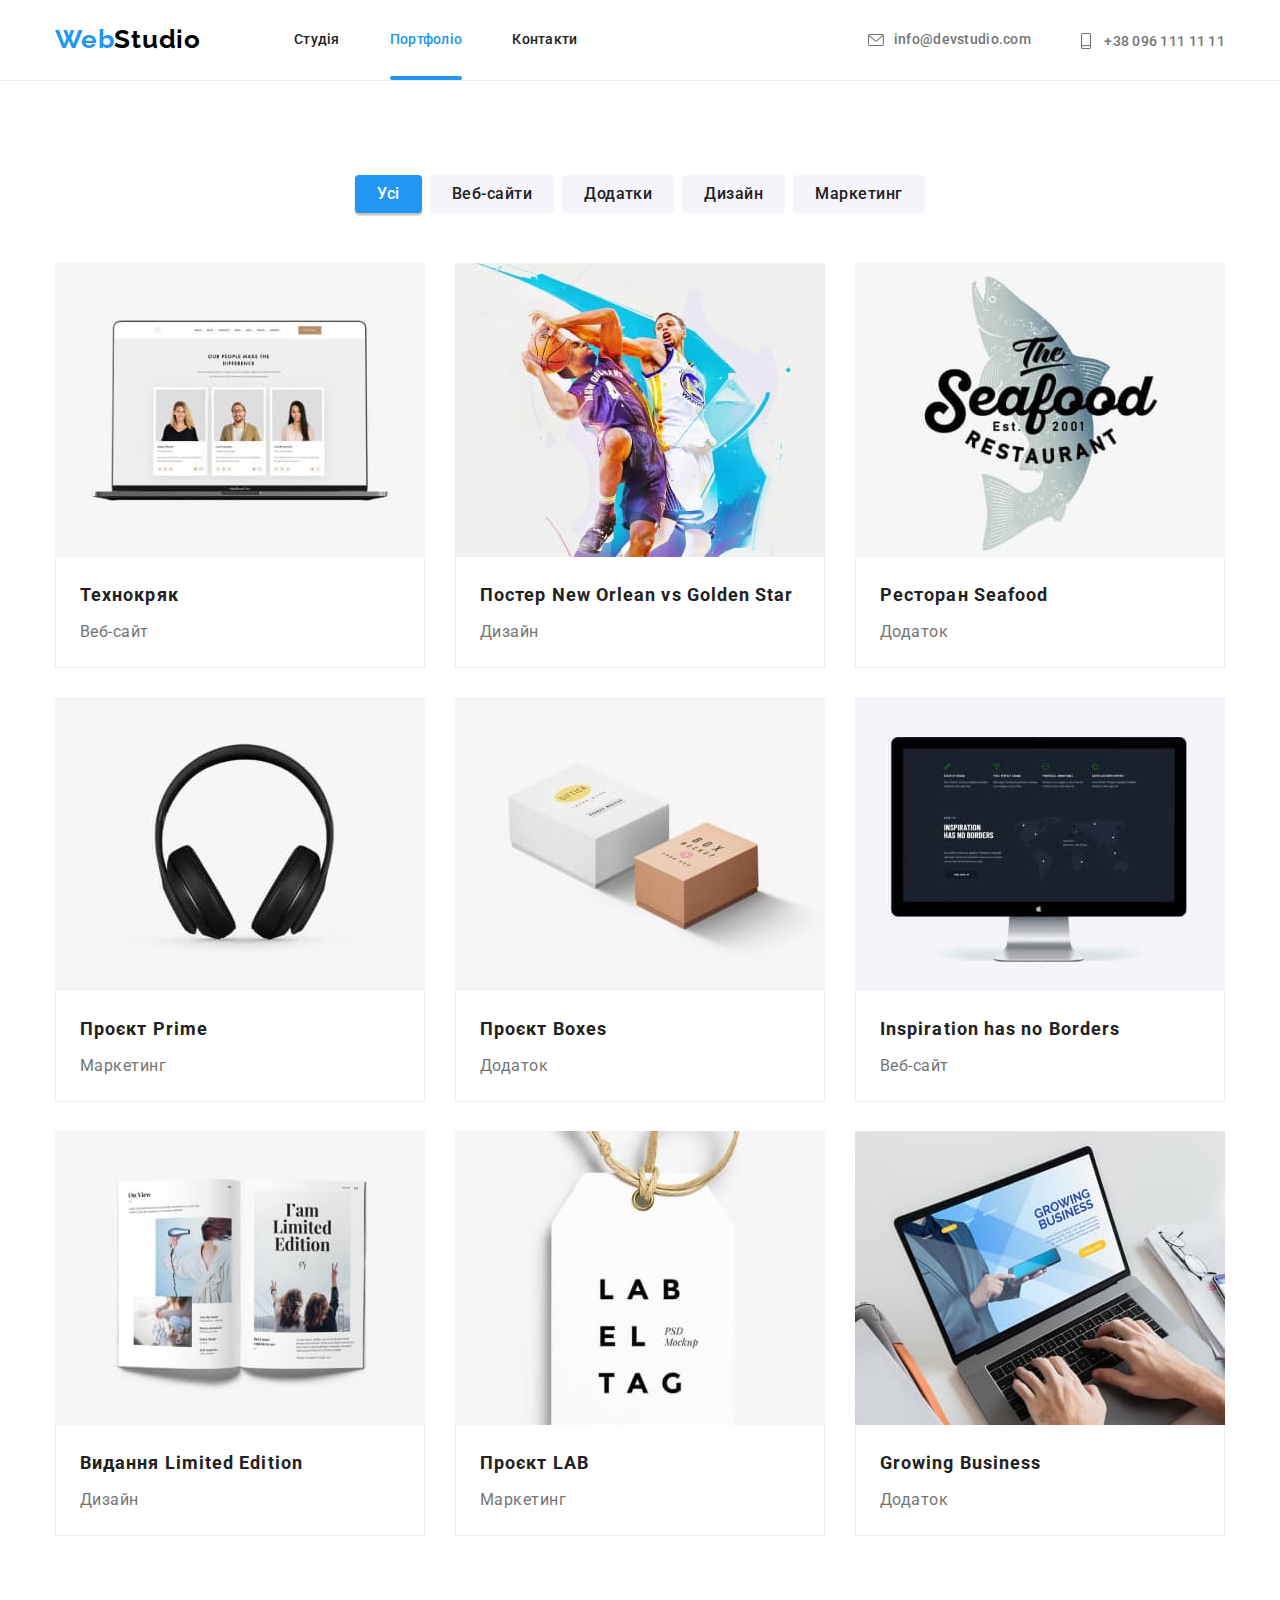
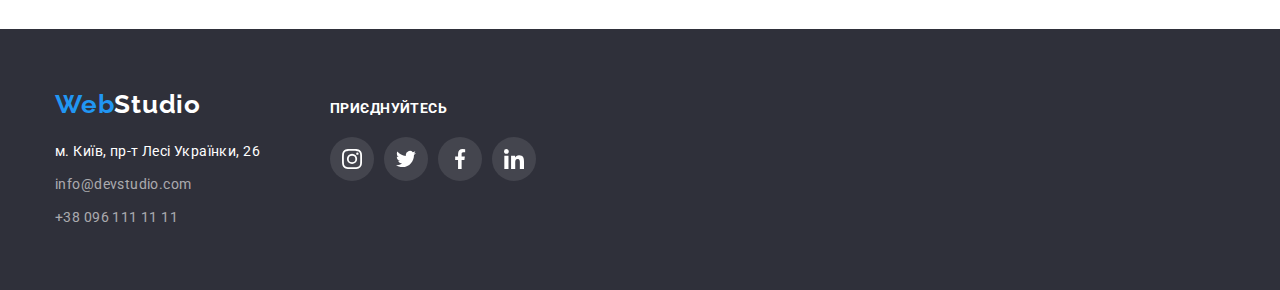
==== portfolio.html @ d8db9ad1 "Создание репозитория" ====
<!DOCTYPE html>
<html lang="uk">
  <head>
    <meta charset="UTF-8" />
    <meta http-equiv="X-UA-Compatible" content="IE=edge" />
    <meta name="viewport" content="width=device-width, initial-scale=1.0" />
    <title>WebStudio</title>
    <!-- подключение шрифтов -->
    <link rel="preconnect" href="https://fonts.googleapis.com" />
    <link rel="preconnect" href="https://fonts.gstatic.com" crossorigin />
    <link
      href="https://fonts.googleapis.com/css2?family=Raleway:wght@700&family=Roboto:wght@400;500;700;900&display=swap"
      rel="stylesheet"
    />
    <link
      rel="stylesheet"
      href="https://cdnjs.cloudflare.com/ajax/libs/modern-normalize/2.0.0/modern-normalize.css"
    />
    <link rel="stylesheet" href="./css/styles.css" />
  </head>
  <body>
    <!-- HEADER -->
    <header class="bg-header">
      <div class="container nav-flex">
        <div class="logo-nav-flex">
          <a href="./index.html" class="logo"
            ><span lang="en">Web</span><span lang="en" class="logo-part">Studio</span>
          </a>
          <nav>
            <ul class="link nav-flex">
              <li class="item"><a href="./index.html" class="nav-link">Студія</a></li>
              <li class="item current-page">
                <a href="./portfolio.html" class="current-page-nav nav-link">Портфоліо</a>
              </li>
              <li class="item"><a href="#contacts" class="nav-link">Контакти</a></li>
            </ul>
          </nav>
        </div>
        <ul class="link nav-flex">
          <li class="item">
            <a href="mailto:info@devstudio.com" class="mail-link">
              <svg class="nav-icon-envelope" width="16" height="12">
                <use href="./images/icons.svg#icon-envelope"></use>
              </svg>
              info@devstudio.com
            </a>
          </li>
          <li class="item">
            <a href="tel:+380961111111" class="tel-link">
              <sub>
                <svg class="nav-icon-smartphone" width="10" height="16">
                  <use href="./images/icons.svg#icon-smartphone"></use>
                </svg>
              </sub>
              +38 096 111 11 11
            </a>
          </li>
        </ul>
      </div>
    </header>
    <!-- HERO -->
    <main>
      <section class="section">
        <div class="container">
          <h1 class="visually-hidden">Portfolio</h1>
          <ul class="link menu-portfolio">
            <li class="menu-button">
              <button type="button" class="first">Усі</button>
            </li>
            <li class="menu-button">
              <button type="button" class="menu-list-portfolio">Веб-сайти</button>
            </li>
            <li class="menu-button">
              <button type="button" class="menu-list-portfolio">Додатки</button>
            </li>
            <li class="menu-button">
              <button type="button" class="menu-list-portfolio">Дизайн</button>
            </li>
            <li class="menu-button">
              <button type="button" class="menu-list-portfolio">Маркетинг</button>
            </li>
          </ul>

          <ul class="link exzamples-portfolio">
            <li class="exsamples-list">
              <a href="" class="decoration exsamples-list-link">
                <div class="exsamples-list-img">
                  <img
                    src="./images/img-exsamples1.jpg"
                    alt="Приклад веб-сайту"
                    width="370"
                    height="294"
                  />
                  <p class="exsamples-text-on-img">
                    Ресурс пропонує комплексні пропозиції з різним рівнем функціоналу та сервісів.
                    Все це дозволить відвідувачу отримати вичерпні відомості про компанію чи
                    приватну особу.
                  </p>
                </div>
                <div class="exsamples-item">
                  <h3 class="exsamples-header">Технокряк</h3>
                  <p class="exsamples-paragraph">Веб-сайт</p>
                </div>
              </a>
            </li>
            <li class="exsamples-list">
              <a href="" class="decoration exsamples-list-link">
                <div class="exsamples-list-img">
                  <img
                    src="./images/img-exsamples2.jpg"
                    alt="Приклад дизайну"
                    width="370"
                    height="294"
                    class=""
                  />
                  <p class="exsamples-text-on-img">
                    Ресурс пропонує комплексні пропозиції з різним рівнем функціоналу та сервісів.
                    Все це дозволить відвідувачу отримати вичерпні відомості про компанію чи
                    приватну особу.
                  </p>
                </div>
                <div class="exsamples-item">
                  <h3 class="exsamples-header">
                    Постер <span lang="en">New Orlean vs Golden Star</span>
                  </h3>
                  <p class="exsamples-paragraph">Дизайн</p>
                </div>
              </a>
            </li>
            <li class="exsamples-list">
              <a href="" class="decoration exsamples-list-link">
                <div class="exsamples-list-img">
                  <img
                    src="./images/img-exsamples3.jpg"
                    alt="Приклад додатку"
                    width="370"
                    height="294"
                    class=""
                  />
                  <p class="exsamples-text-on-img">
                    Ресурс пропонує комплексні пропозиції з різним рівнем функціоналу та сервісів.
                    Все це дозволить відвідувачу отримати вичерпні відомості про компанію чи
                    приватну особу.
                  </p>
                </div>
                <div class="exsamples-item">
                  <h3 class="exsamples-header">Ресторан <span lang="en">Seafood</span></h3>
                  <p class="exsamples-paragraph">Додаток</p>
                </div>
              </a>
            </li>
            <li class="exsamples-list">
              <a href="" class="decoration exsamples-list-link">
                <div class="exsamples-list-img">
                  <img
                    src="./images/img-exsamples4.jpg"
                    alt="Приклад маркетингу"
                    width="370"
                    height="294"
                    class=""
                  />
                  <p class="exsamples-text-on-img">
                    Ресурс пропонує комплексні пропозиції з різним рівнем функціоналу та сервісів.
                    Все це дозволить відвідувачу отримати вичерпні відомості про компанію чи
                    приватну особу.
                  </p>
                </div>
                <div class="exsamples-item">
                  <h3 class="exsamples-header">Проєкт <span lang="en">Prime</span></h3>
                  <p class="exsamples-paragraph">Маркетинг</p>
                </div>
              </a>
            </li>
            <li class="exsamples-list">
              <a href="" class="decoration exsamples-list-link">
                <div class="exsamples-list-img">
                  <img
                    src="./images/img-exsamples5.jpg"
                    alt="Приклад додатку"
                    width="370"
                    height="294"
                    class=""
                  />
                  <p class="exsamples-text-on-img">
                    Ресурс пропонує комплексні пропозиції з різним рівнем функціоналу та сервісів.
                    Все це дозволить відвідувачу отримати вичерпні відомості про компанію чи
                    приватну особу.
                  </p>
                </div>
                <div class="exsamples-item">
                  <h3 class="exsamples-header">Проєкт Boxes</h3>
                  <p class="exsamples-paragraph">Додаток</p>
                </div>
              </a>
            </li>
            <li class="exsamples-list">
              <a href="" class="decoration exsamples-list-link">
                <div class="exsamples-list-img">
                  <img
                    src="./images/img-exsamples6.jpg"
                    alt="Приклад веб-сайту"
                    width="370"
                    height="294"
                    class="class"
                  />
                  <p class="exsamples-text-on-img">
                    Ресурс пропонує комплексні пропозиції з різним рівнем функціоналу та сервісів.
                    Все це дозволить відвідувачу отримати вичерпні відомості про компанію чи
                    приватну особу.
                  </p>
                </div>
                <div class="exsamples-item">
                  <h3 class="exsamples-header">
                    <span lang="en">Inspiration has no Borders</span>
                  </h3>
                  <p class="exsamples-paragraph">Веб-сайт</p>
                </div>
              </a>
            </li>
            <li class="exsamples-list">
              <a href="" class="decoration exsamples-list-link">
                <div class="exsamples-list-img">
                  <img
                    src="./images/img-exsamples7.jpg"
                    alt="Приклад дизайну"
                    width="370"
                    height="294"
                    class="class"
                  />
                  <p class="exsamples-text-on-img">
                    Ресурс пропонує комплексні пропозиції з різним рівнем функціоналу та сервісів.
                    Все це дозволить відвідувачу отримати вичерпні відомості про компанію чи
                    приватну особу.
                  </p>
                </div>
                <div class="exsamples-item">
                  <h3 class="exsamples-header">Видання <span lang="en">Limited Edition</span></h3>
                  <p class="exsamples-paragraph">Дизайн</p>
                </div>
              </a>
            </li>
            <li class="exsamples-list">
              <a href="" class="decoration exsamples-list-link">
                <div class="exsamples-list-img">
                  <img
                    src="./images/img-exsamples8.jpg"
                    alt="Приклад маркетингу"
                    width="370"
                    height="294"
                    class="class"
                  />
                  <p class="exsamples-text-on-img">
                    Ресурс пропонує комплексні пропозиції з різним рівнем функціоналу та сервісів.
                    Все це дозволить відвідувачу отримати вичерпні відомості про компанію чи
                    приватну особу.
                  </p>
                </div>
                <div class="exsamples-item">
                  <h3 class="exsamples-header">Проєкт <span lang="en">LAB</span></h3>
                  <p class="exsamples-paragraph">Маркетинг</p>
                </div>
              </a>
            </li>
            <li class="exsamples-list">
              <a href="" class="decoration exsamples-list-link">
                <div class="exsamples-list-img">
                  <img
                    src="./images/img-exsamples9.jpg"
                    alt="Приклад додатку"
                    width="370"
                    height="294"
                    class="class"
                  />
                  <p class="exsamples-text-on-img">
                    Ресурс пропонує комплексні пропозиції з різним рівнем функціоналу та сервісів.
                    Все це дозволить відвідувачу отримати вичерпні відомості про компанію чи
                    приватну особу.
                  </p>
                </div>
                <div class="exsamples-item">
                  <h3 class="exsamples-header"><span lang="en">Growing Business</span></h3>
                  <p class="exsamples-paragraph">Додаток</p>
                </div>
              </a>
            </li>
          </ul>
        </div>
      </section>
    </main>
    <!-- Footer -->
    <footer class="footer">
      <div class="ft-container container">
        <div class="ft-left-side-container">
          <a href="./index.html" class="logo-ft"
            ><span lang="en">Web</span><span lang="en" class="logo-part-ft">Studio</span>
          </a>
          <address id="contacts" class="ft-address">
            <ul class="link">
              <li class="li-ft">
                <a
                  href="https://goo.gl/maps/rEXAgXgdKfEQJtbBA?coh=178573&amp;entry=tt"
                  target="_blank"
                  rel="noopener noreferrer"
                  class="address-link-ft"
                  >м. Київ, пр-т Лесі Українки, 26
                </a>
              </li>
              <li class="li-ft">
                <a href="mailto:info@devstudio.com" class="mail-link-ft"
                  ><span lang="en">info@devstudio.com</span>
                </a>
              </li>
              <li><a href="tel:+380961111111" class="tel-link-ft">+38 096 111 11 11</a></li>
            </ul>
          </address>
        </div>
        <div>
          <h2 class="ft-header-social">приєднуйтесь</h2>
          <ul class="link ft-social-container">
            <li class="ft-icon-container list">
              <a href="" class="ft-icon-link" target="_blank" rel="noopener noreferrer">
                <svg class="ft-icon" width="20" height="20">
                  <use href="./images/icons.svg#icon-instagram"></use>
                </svg>
              </a>
            </li>
            <li class="ft-icon-container list">
              <a href="" class="ft-icon-link" target="_blank" rel="noopener noreferrer">
                <svg class="ft-icon" width="20" height="20">
                  <use href="./images/icons.svg#icon-twitter"></use>
                </svg>
              </a>
            </li>
            <li class="ft-icon-container list">
              <a href="" class="ft-icon-link" target="_blank" rel="noopener noreferrer">
                <svg class="ft-icon" width="20" height="20">
                  <use href="./images/icons.svg#icon-facebook"></use>
                </svg>
              </a>
            </li>
            <li class="ft-icon-container list">
              <a href="" class="ft-icon-link" target="_blank" rel="noopener noreferrer">
                <svg class="ft-icon" width="20" height="20">
                  <use href="./images/icons.svg#icon-linkedin"></use>
                </svg>
              </a>
            </li>
          </ul>
        </div>
      </div>
    </footer>
  </body>
</html>
---- css/styles.css ----
:root {
  --bg-color-main: #2f303a;
  --accent-color: #2196f3;
  --second-accent-color: #ffffff;
  --header-color: #212121;
  --paragraph-color: #757575;

  --font-family: 'Roboto', sans-serif;
  --font-weight-nav: 500;
  --font-weight-header: 700;
  --font-weight-main-header: 900;
  --font-weight-paragraph: 400;

  --font-size-paragraph: 14px;
  --font-size-header: 16px;
}

body {
  font-family: 'Roboto', 'Helvetica Neue', 'Verdana', 'Tahoma', sans-serif;
  font-style: normal;
  font-size: var(--font-size-paragraph);
  margin: 0;
  background-color: var(--second-accent-color);
}
.container {
  width: 1200px;
  padding-left: 15px;
  padding-right: 15px;
  margin-left: auto;
  margin-right: auto;
}
h1,
h2,
h3,
h4,
h5,
h6,
p,
ul {
  margin-top: 0;
  margin-bottom: 0;
}
.link {
  list-style-type: none;
  padding: 0;
  margin: 0;
}
.section {
  background-color: var(--second-accent-color);
  padding-top: 94px;
  padding-bottom: 94px;
}

/* Header */
.bg-header {
  background-color: var(--second-accent-color);
  border-bottom: 1px solid #ececec;
}

.logo {
  color: var(--accent-color);
  text-decoration: none;
  font-family: 'Raleway';
  font-weight: var(--font-weight-header);
  font-size: 26px;
  line-height: 1.192;
  letter-spacing: 0.03em;
  margin-right: 93px;
}
.logo-part {
  color: #000000;
}
.logo-nav-flex {
  display: flex;
  align-items: center;
}

.nav-flex {
  display: flex;
  align-items: center;
  margin-left: auto;
}

.item {
  margin-right: 50px;
}
.item:last-child {
  margin-right: 0;
}
.nav-link {
  position: relative;
  color: var(--header-color);
  text-decoration: none;
  font-weight: var(--font-weight-nav);
  line-height: 1.14;
  letter-spacing: 0.02em;
  display: block;
  padding-top: 32px;
  padding-bottom: 32px;
  transition: color 250ms cubic-bezier(0.4, 0, 0.2, 1);
}
.current-page-nav::after {
  position: absolute;
  left: 0;
  bottom: 0;
  content: '';
  width: 100%;
  height: 4px;
  border-radius: 2px;
  background-color: var(--accent-color);
}

.mail-link {
  color: var(--paragraph-color);
  text-decoration: none;
  font-weight: var(--font-weight-nav);
  line-height: 1.14;
  letter-spacing: 0.02em;
  display: flex;
  align-items: center;
  transition: color 250ms cubic-bezier(0.4, 0, 0.2, 1);
}

.nav-icon-envelope {
  margin-right: 10px;
  fill: currentColor;
}

.tel-link {
  color: var(--paragraph-color);
  text-decoration: none;
  font-weight: var(--font-weight-nav);
  line-height: 1.14;
  letter-spacing: 0.02em;
  transition: color 250ms cubic-bezier(0.4, 0, 0.2, 1);
}
.nav-icon-smartphone {
  margin-right: 10px;
  fill: currentColor;
}
.nav-link:focus,
.nav-link:hover,
.tel-link:focus,
.tel-link:hover,
.mail-link:focus,
.mail-link:hover {
  color: var(--accent-color);
}
.current-page > a {
  color: var(--accent-color);
}

/* HERO */

.section-bg-hero {
  background-image: url(../images/img-hero-overlay.png), url(../images/img-hero.jpg);
  background-size: cover;
  background-color: #c4c4c4;
  width: 1600px;

  text-align: center;
  margin-left: auto;
  margin-right: auto;
}
.bg-hero {
  padding-top: 200px;
  padding-bottom: 200px;
}

.header-hero {
  color: var(--second-accent-color);
  font-weight: var(--font-weight-main-header);
  font-size: 44px;
  line-height: 1.36;
  text-align: center;
  letter-spacing: 0.06em;
  text-transform: uppercase;
  width: 696px;

  margin-bottom: 30px;
  margin-left: auto;
  margin-right: auto;
}

.button-service {
  color: var(--second-accent-color);
  font-weight: var(--font-weight-header);
  font-family: var(--font-family);
  font-size: 16px;
  line-height: 1.88;
  letter-spacing: 0.06em;
  background-color: var(--accent-color);

  padding: 10px 32px;
  cursor: pointer;

  box-shadow: 0px 4px 4px rgba(0, 0, 0, 0.15);
  border-radius: 4px;
}
.button-service:active {
  background-color: #188ce8;
}

/* About */

.visually-hidden {
  position: absolute;
  white-space: nowrap;
  width: 1px;
  height: 1px;
  overflow: hidden;
  border: 0;
  padding: 0;
  clip: rect(0 0 0 0);
  clip-path: inset(50%);
  margin: -1px;
}
.about-flex {
  display: flex;
  flex-wrap: wrap;
  gap: 30px;
}

.header-second {
  color: var(--header-color);
  font-weight: var(--font-weight-header);
  font-size: 36px;
  line-height: 1.67;
  text-align: center;
  letter-spacing: 0.03em;

  margin-bottom: 50px;
}

.about-header {
  color: var(--header-color);
  font-weight: var(--font-weight-header);
  font-size: var(--font-size-paragraph);
  line-height: 1.14;
  letter-spacing: 0.03em;
  text-transform: uppercase;

  margin-bottom: 10px;
}
.about-paragraph {
  color: var(--paragraph-color);
  font-weight: var(--font-weight-paragraph);
  line-height: 1.71;
  letter-spacing: 0.03em;
}
.about-list {
  width: 270px;
}

.about-container {
  background-color: #f5f4fa;
  border-radius: 4px;
  margin-bottom: 30px;
  height: 120px;
  display: flex;
  justify-content: center;
  align-items: center;
}
.about-icon {
  display: block;
}

/* About our work */
.work {
  padding-top: 0px;
}
.about-work-flex {
  display: flex;
  flex-wrap: wrap;
  gap: 30px;
}
.about-work-list {
  width: 370px;
  position: relative;
}
img {
  display: block;
}

.about-work-item {
  position: absolute;
  height: 70px;
  width: 100%;
  background-color: rgba(47, 48, 58, 0.8);
  left: 0;
  bottom: 0;

  color: var(--second-accent-color);

  font-weight: var(--font-weight-header);
  letter-spacing: 0.42px;
  text-transform: uppercase;
  display: block;
  text-align: center;
  padding-top: 27px;
  padding-bottom: 27px;
}

/* Our-team */

.our-team {
  background-color: #f5f4fa;
}

.our-team-flex {
  display: flex;
  flex-wrap: wrap;
  gap: 30px;
}
.our-team-list {
  background-color: var(--second-accent-color);
  width: 270px;
  box-shadow: 0px 1px 3px rgba(0, 0, 0, 0.12), 0px 1px 1px rgba(0, 0, 0, 0.14),
    0px 2px 1px rgba(0, 0, 0, 0.2);
  border-radius: 0px 0px 4px 4px;
}
.our-team-name {
  color: var(--header-color);
  font-weight: var(--font-weight-nav);
  font-size: var(--font-size-header);
  line-height: 1.19;
  text-align: center;
  letter-spacing: 0.03em;
  margin-bottom: 10px;
}
.our-team-paragraph {
  color: var(--paragraph-color);
  font-weight: var(--font-weight-paragraph);
  font-size: var(--font-size-header);
  line-height: 1.19;
  text-align: center;
  letter-spacing: 0.03em;
  margin-bottom: 16px;
}
.our-team-item {
  padding-top: 30px;
  padding-bottom: 30px;
  padding-left: 32px;
  padding-right: 32px;
}

.our-team-social-container {
  display: flex;
}

.our-team-icon-container {
  width: 44px;
  height: 44px;
}
.our-team-icon-link {
  display: flex;
  height: 100%;
  width: 100%;
  justify-content: center;
  align-items: center;

  color: #afb1b8;
  border: none;
  background-color: transparent;
  border-radius: 50%;
  transition: color 250ms cubic-bezier(0.4, 0, 0.2, 1),
    background-color 250ms cubic-bezier(0.4, 0, 0.2, 1);
}
.our-team-icon {
  display: block;
  fill: currentColor;
}

.our-team-icon-container:not(:last-child) {
  margin-right: 10px;
}

.our-team-icon-link:hover,
.our-team-icon-link:focus {
  background-color: var(--accent-color);
  color: var(--second-accent-color);
}

/* Our clients */

.our-clients-flex {
  display: flex;
  flex-wrap: wrap;
  gap: 30px;
}
.our-clients-rectangle {
  width: 170px;
  height: 92px;
}
.our-clients-link {
  display: flex;
  height: 100%;
  width: 100%;
  justify-content: center;
  align-items: center;

  background-color: transparent;
  border: 1px solid #afb1b8;
  border-radius: 4px;
  color: #afb1b8;
  transition: color 250ms cubic-bezier(0.4, 0, 0.2, 1),
    border-color 250ms cubic-bezier(0.4, 0, 0.2, 1);
}
.our-clients-icon {
  display: block;
  fill: currentColor;
}
.our-clients-link:focus,
.our-clients-link:hover {
  border-color: var(--accent-color);
  color: var(--accent-color);
}

/* FOOTER */
.footer {
  background-color: var(--bg-color-main);
  padding-top: 60px;
  padding-bottom: 60px;
}
.ft-container {
  display: flex;
  align-items: baseline;
}
.ft-left-side-container {
  margin-right: 70px;
}

.logo-ft {
  color: var(--accent-color);
  text-decoration: none;
  font-family: 'Raleway';
  font-weight: var(--font-weight-header);
  font-size: 26px;
  line-height: 1.192;
  letter-spacing: 0.03em;

  display: inline-block;
  margin-bottom: 20px;
}
.logo-part-ft {
  color: var(--second-accent-color);
}
.ft-address {
  font-style: normal;
}
.li-ft {
  margin-bottom: 9px;
}
.address-link-ft {
  color: var(--second-accent-color);

  text-decoration: none;
  font-weight: var(--font-weight-paragraph);
  line-height: 1.714;
  letter-spacing: 0.03em;

  display: inline-block;
  transition: color 250ms cubic-bezier(0.4, 0, 0.2, 1);
}
.mail-link-ft {
  color: rgba(255, 255, 255, 0.6);

  text-decoration: none;
  font-weight: var(--font-weight-paragraph);
  line-height: 1.714;
  letter-spacing: 0.03em;

  display: inline-block;
  transition: color 250ms cubic-bezier(0.4, 0, 0.2, 1);
}
.tel-link-ft {
  color: rgba(255, 255, 255, 0.6);
  text-decoration: none;
  font-weight: var(--font-weight-paragraph);
  line-height: 1.714;
  letter-spacing: 0.03em;

  display: inline-block;
  transition: color 250ms cubic-bezier(0.4, 0, 0.2, 1);
}
.address-link-ft:focus,
.address-link-ft:hover,
.mail-link-ft:focus,
.mail-link-ft:hover,
.tel-link-ft:focus,
.tel-link-ft:hover {
  color: var(--accent-color);
}
.ft-header-social {
  font-weight: 700;
  font-size: 14px;
  line-height: 1.14;
  letter-spacing: 0.03em;
  text-transform: uppercase;
  color: var(--second-accent-color);
  margin-bottom: 20px;
}

.ft-social-container {
  display: flex;
}
.ft-icon-container {
  width: 44px;
  height: 44px;
}
.ft-icon-container:not(:last-child) {
  margin-right: 10px;
}

.ft-icon-link {
  display: flex;
  height: 100%;
  width: 100%;
  justify-content: center;
  align-items: center;

  color: var(--second-accent-color);

  border: none;
  background-color: rgba(255, 255, 255, 0.1);
  border-radius: 50%;
  transition: background-color 250ms cubic-bezier(0.4, 0, 0.2, 1);
}
.ft-icon {
  display: block;
  fill: currentColor;
}

.ft-icon-link:hover,
.ft-icon-link:focus {
  background-color: var(--accent-color);
}

/* PORTFOLIO PAGE */

.menu-portfolio {
  display: flex;
  justify-content: center;

  margin-bottom: 50px;
}

.menu-button {
  text-decoration: none;
}
.menu-button:not(:last-child) {
  margin-right: 8px;
}
.menu-list-portfolio {
  background-color: #f5f4fa;
  color: var(--header-color);
  font-family: inherit;
  font-weight: var(--font-weight-nav);
  font-size: var(--font-size-header);
  line-height: 1.62;
  letter-spacing: 0.03em;
  cursor: pointer;
  padding: 6px 22px;

  border-color: #f5f4fa;
  border-radius: 4px;
  border-width: 0px;

  transition: background-color 250ms cubic-bezier(0.4, 0, 0.2, 1),
    color 250ms cubic-bezier(0.4, 0, 0.2, 1), box-shadow 250ms cubic-bezier(0.4, 0, 0.2, 1);
}
.menu-list-portfolio:focus,
.menu-list-portfolio:hover {
  background-color: var(--accent-color);
  color: var(--second-accent-color);
  box-shadow: 0px 3px 1px rgba(0, 0, 0, 0.1), 0px 1px 2px rgba(0, 0, 0, 0.08),
    0px 2px 2px rgba(0, 0, 0, 0.12);
}

.first {
  background-color: var(--accent-color);
  color: var(--second-accent-color);
  font-family: inherit;
  font-weight: var(--font-weight-nav);
  font-size: var(--font-size-header);
  line-height: 1.62;
  letter-spacing: 0.03em;
  cursor: pointer;
  padding: 6px 22px;

  border-color: #f5f4fa;
  border-radius: 4px;
  border-width: 0px;

  box-shadow: 0px 3px 1px rgba(0, 0, 0, 0.1), 0px 1px 2px rgba(0, 0, 0, 0.08),
    0px 2px 2px rgba(0, 0, 0, 0.12);

  transition: background-color 250ms cubic-bezier(0.4, 0, 0.2, 1),
    color 250ms cubic-bezier(0.4, 0, 0.2, 1), box-shadow 250ms cubic-bezier(0.4, 0, 0.2, 1);
}

.first:focus,
.first:hover {
  background-color: #f5f4fa;
  color: var(--header-color);
  box-shadow: none;
}
.exzamples-portfolio {
  display: flex;

  flex-wrap: wrap;
  gap: 30px;
}
.exsamples-list {
  background-color: var(--second-accent-color);

  width: 370px;
  height: 404px;
}
.exsamples-list-link {
  display: block;
  transition: box-shadow 250ms cubic-bezier(0.4, 0, 0.2, 1);
}

.exsamples-list-link:hover,
.exsamples-list-link:focus {
  box-shadow: 0px 1px 1px rgba(0, 0, 0, 0.12), 0px 4px 4px rgba(0, 0, 0, 0.06),
    1px 4px 6px rgba(0, 0, 0, 0.16);
}
.exsamples-list-img {
  position: relative;
  transition: box-shadow 250ms cubic-bezier(0.4, 0, 0.2, 1);
  overflow: hidden;
}

.exsamples-text-on-img {
  position: absolute;
  left: 0;
  top: 0;
  transform: translateY(294px);
  transition: opacity 250ms cubic-bezier(0.4, 0, 0.2, 1),
    transform 250ms cubic-bezier(0.4, 0, 0.2, 1);
  opacity: 0;
  width: 100%;
  height: 294px;

  color: var(--second-accent-color);
  font-size: 18px;
  line-height: 28px;
  letter-spacing: 0.54px;
  padding: 63px 24px;
  background-color: rgba(33, 150, 243, 0.9);

  cursor: pointer;
}

.exsamples-list-link:hover .exsamples-text-on-img,
.exsamples-list-link:focus .exsamples-text-on-img {
  transform: translateY(0px);
  opacity: 1;
}

.exsamples-item {
  padding: 20px 24px;
  border-left: 1px solid #eeeeee;
  border-right: 1px solid #eeeeee;
  border-bottom: 1px solid #eeeeee;
}
.exsamples-header {
  color: var(--header-color);
  font-weight: var(--font-weight-header);
  font-size: 18px;

  line-height: 2;
  letter-spacing: 0.06em;

  margin-bottom: 4px;
}
.exsamples-paragraph {
  color: var(--paragraph-color);
  font-weight: var(--font-weight-paragraph);
  font-size: var(--font-size-header);

  line-height: 1.875;
  letter-spacing: 0.03em;
}
.decoration {
  text-decoration: none;
}

/* Modal window */
.backdrop {
  position: fixed;
  top: 0;
  left: 0;
  width: 100vw;
  height: 100vh;
  background-color: rgba(0, 0, 0, 0.2);

  transition: opacity 250ms cubic-bezier(0.4, 0, 0.2, 1),
    visibility 250ms cubic-bezier(0.4, 0, 0.2, 1);
}

.backdrop.is-hidden {
  opacity: 0;
  visibility: hidden;
  pointer-events: none;
}

.modal {
  position: absolute;
  top: 50%;
  left: 50%;
  transform: translate(-50%, -50%) scale(1);
  width: 528px;
  height: 580px;
  border-radius: 4px;
  background-color: var(--second-accent-color);
  box-shadow: 0px 2px 1px 0px rgba(0, 0, 0, 0.2), 0px 1px 1px 0px rgba(0, 0, 0, 0.14),
    0px 1px 3px 0px rgba(0, 0, 0, 0.12);

  transition: transform 250ms cubic-bezier(0.4, 0, 0.2, 1), scale 250ms cubic-bezier(0.4, 0, 0.2, 1);
}

.backdrop.is-hidden .modal{
  transform: translate(-50%, 100%) scale(1.5);
}

.modal-close-btn {
  position: absolute;
  top: 8px;
  right: 8px;
  width: 30px;
  height: 30px;
  display: flex;
  justify-content: center;
  align-items: center;

  border-radius: 50%;
  border: 1px solid rgba(0, 0, 0, 0.1);
  background-color: transparent;
  cursor: pointer;

 
}
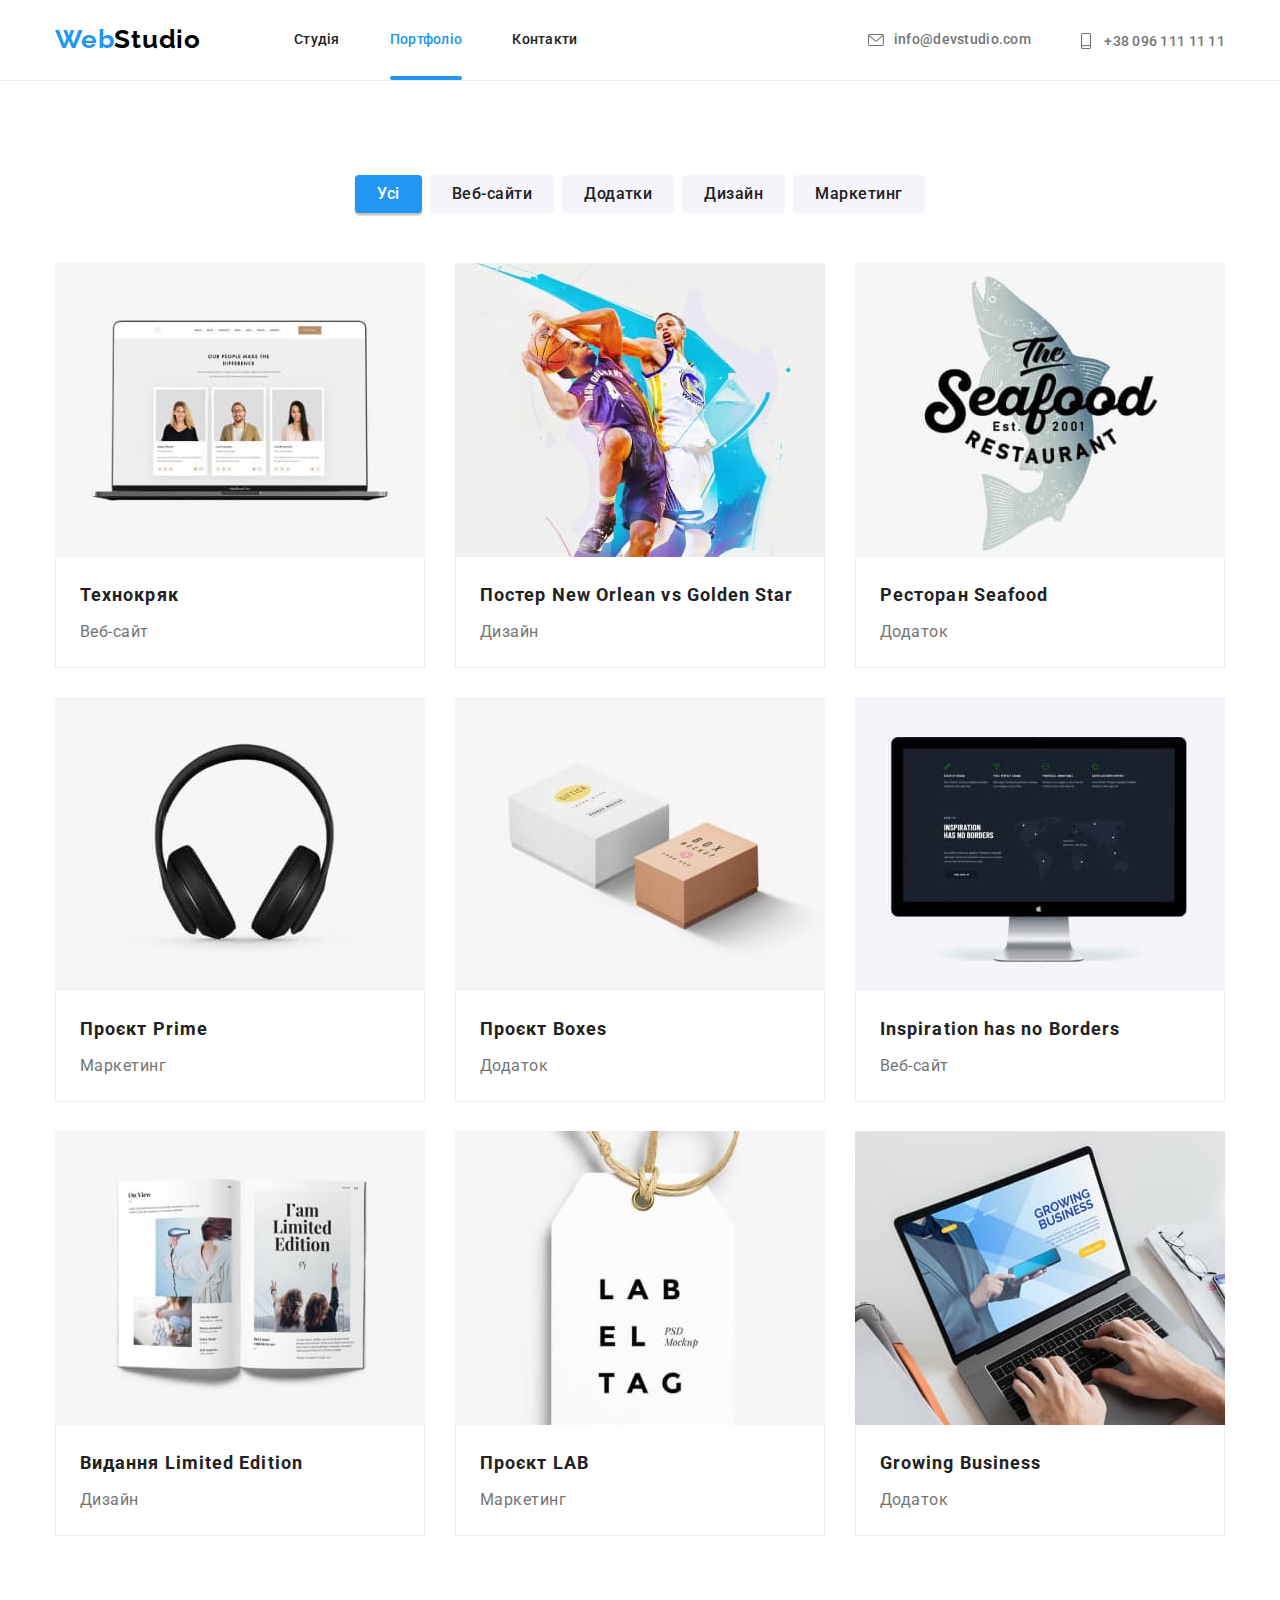
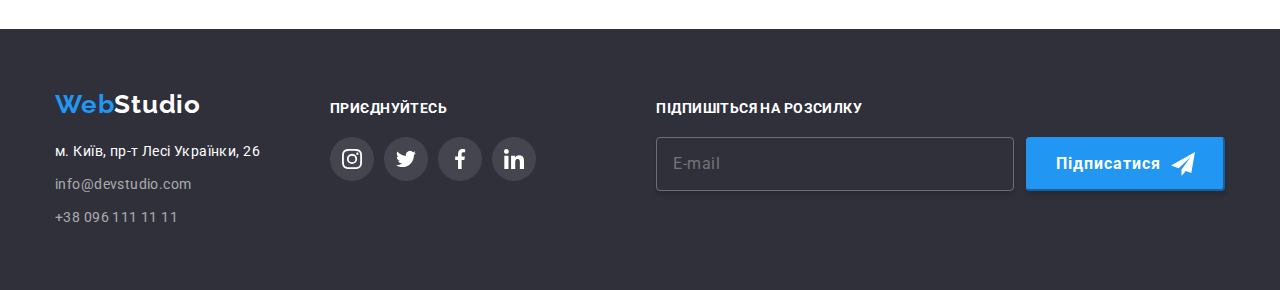
==== commit 2875f07a: "Оформлено модальное окно" ====
--- a/portfolio.html
+++ b/portfolio.html
@@ -314,8 +314,8 @@
             </ul>
           </address>
         </div>
-        <div>
-          <h2 class="ft-header-social">приєднуйтесь</h2>
+        <div class="ft-center-side-container">
+          <h2 class="ft-header">приєднуйтесь</h2>
           <ul class="link ft-social-container">
             <li class="ft-icon-container list">
               <a href="" class="ft-icon-link" target="_blank" rel="noopener noreferrer">
@@ -347,6 +347,18 @@
             </li>
           </ul>
         </div>
+        <div class="ft-subscribe-container">
+          <h2 class="ft-header">Підпишіться на розсилку</h2>
+          <form class="ft-subscription">
+            <input class="ft-input" type="email" name="email" placeholder="E-mail" />
+            <button type="submit" class="ft-btn">
+              Підписатися
+              <svg class="ft-btn-icon" width="24" height="24">
+                <use href="./images/icons.svg#icon-send"></use>
+              </svg>
+            </button>
+          </form>
+        </div>
       </div>
     </footer>
   </body>
--- a/css/styles.css
+++ b/css/styles.css
@@ -491,7 +491,11 @@
 .tel-link-ft:hover {
   color: var(--accent-color);
 }
-.ft-header-social {
+
+.ft-center-side-container {
+  margin-right: 93px;
+}
+.ft-header {
   font-weight: 700;
   font-size: 14px;
   line-height: 1.14;
@@ -534,6 +538,55 @@
 .ft-icon-link:hover,
 .ft-icon-link:focus {
   background-color: var(--accent-color);
+}
+
+.ft-subscribe-container{
+  margin-left: auto;
+}
+.ft-subscription {
+  display: flex;
+}
+.ft-input {
+  margin-right: 12px;
+
+  padding-top: 15px;
+  padding-bottom: 15px;
+  padding-left: 16px;
+  width: 358px;
+  border-radius: 4px;
+  border: 1px solid rgba(255, 255, 255, 0.3);
+  background: rgba(33, 150, 243, 0);
+  box-shadow: 0px 4px 4px 0px rgba(0, 0, 0, 0.15);
+
+  color: rgba(255, 255, 255, 0.6);
+  font-size: var(--font-size-header);
+  line-height: 1.25;
+  letter-spacing: 0.48px;
+}
+
+.ft-btn {
+  border-radius: 4px;
+  border-color: var(--accent-color);
+  background: var(--accent-color);
+  box-shadow: 0px 4px 4px 0px rgba(0, 0, 0, 0.15);
+
+  color: var(--second-accent-color);
+  text-align: center;
+  font-size: var(--font-size-header);
+  font-weight: 700;
+  line-height: 1.875;
+  letter-spacing: 0.96px;
+  padding: 10px 28px;
+  cursor: pointer;
+  display: flex;
+  align-items: center;
+  gap: 10px;
+}
+
+.ft-btn-icon {
+  display: block;
+  fill: var(--second-accent-color);
+  background: inherit;
 }
 
 /* PORTFOLIO PAGE */
@@ -720,9 +773,10 @@
     0px 1px 3px 0px rgba(0, 0, 0, 0.12);
 
   transition: transform 250ms cubic-bezier(0.4, 0, 0.2, 1), scale 250ms cubic-bezier(0.4, 0, 0.2, 1);
-}
-
-.backdrop.is-hidden .modal{
+  padding: 40px;
+}
+
+.backdrop.is-hidden .modal {
   transform: translate(-50%, 100%) scale(1.5);
 }
 
@@ -735,11 +789,177 @@
   display: flex;
   justify-content: center;
   align-items: center;
-
+  fill: #000000;
   border-radius: 50%;
   border: 1px solid rgba(0, 0, 0, 0.1);
   background-color: transparent;
   cursor: pointer;
 
- 
-}
+  transition: fill 250ms cubic-bezier(0.4, 0, 0.2, 1);
+}
+.modal-close-btn:focus,
+.modal-close-btn:hover {
+  fill: var(--accent-color);
+}
+
+.mdl-header {
+  color: var(--header-color);
+  text-align: center;
+  font-size: 20px;
+  font-weight: 700;
+  line-height: normal;
+  letter-spacing: 0.6px;
+  margin-bottom: 12px;
+}
+
+.mdl-form {
+  display: flex;
+  flex-direction: column;
+}
+
+.form-field {
+  position: relative;
+  display: flex;
+  flex-direction: column;
+  gap: 4px;
+  margin-bottom: 10px;
+
+  color: var(--paragraph-color);
+  font-size: 12px;
+  font-weight: 400;
+  line-height: normal;
+  letter-spacing: 0.12px;
+}
+
+.mdl-input {
+  margin: 0;
+  width: 100%;
+  font: inherit;
+  padding-top: 11px;
+  padding-bottom: 11px;
+  padding-left: 38px;
+
+  border-radius: 4px;
+  border: 1px solid;
+  border-color: rgba(33, 33, 33, 0.2);
+
+  cursor: auto;
+  outline: none;
+
+  transition: border-color 250ms cubic-bezier(0.4, 0, 0.2, 1);
+}
+.modal-icon {
+  position: absolute;
+  display: inline-block;
+  top: 50%;
+  left: 12px;
+  transform: translateY(-5%);
+  fill: var(--header-color);
+  background-color: transparent;
+  transition: fill 250ms cubic-bezier(0.4, 0, 0.2, 1);
+}
+
+.form-field:focus-within .mdl-input + .modal-icon,
+.form-field:focus-within .mdl-input {
+  fill: var(--accent-color);
+  border-color: var(--accent-color);
+}
+
+.mdl-textarea {
+  resize: none;
+  font: inherit;
+
+  border-radius: 4px;
+  border: 1px solid;
+  border-color: rgba(33, 33, 33, 0.2);
+  padding: 12px 16px;
+
+  cursor: auto;
+  outline: none;
+
+  transition: border-color 250ms cubic-bezier(0.4, 0, 0.2, 1);
+}
+
+.mdl-textarea:placeholder-shown {
+  color: rgba(117, 117, 117, 0.5);
+  font-size: 12px;
+  font-weight: 400;
+  line-height: normal;
+  letter-spacing: 0.12px;
+}
+
+.form-field-textarea {
+  margin-bottom: 20px;
+}
+
+.form-field:focus-within .mdl-textarea {
+  border-color: var(--accent-color);
+}
+
+.mdl-label-agr {
+  position: relative;
+  display: flex;
+  align-items: center;
+  margin-left: auto;
+  margin-right: auto;
+  margin-bottom: 30px;
+  color: var(--paragraph-color);
+  font-size: var(--font-size-paragraph);
+  font-weight: 400;
+  line-height: 1.714;
+  letter-spacing: 0.42px;
+}
+.mdl-checkbox {
+  position: absolute;
+  white-space: nowrap;
+  width: 1px;
+  height: 1px;
+  overflow: hidden;
+  border: 0;
+  padding: 0;
+  clip: rect(0 0 0 0);
+  clip-path: inset(50%);
+  margin: -1px;
+}
+.mdl-icon-checkbox {
+  display: inline-block;
+  width: 16px;
+  height: 16px;
+  background-color: var(--second-accent-color);
+  margin-right: 8px;
+  border: 2px solid var(--header-color);
+  border-radius: 2px;
+  transition: background-color 250ms cubic-bezier(0.4, 0, 0.2, 1), border-color 250ms cubic-bezier(0.4, 0, 0.2, 1);
+}
+
+.mdl-checkbox:checked + .mdl-icon-checkbox {
+  border-color: var(--accent-color);
+  background-color: var(--accent-color);
+  background-image: url(../images/icon-check.svg);
+  background-size: contain;
+  background-origin: border-box;
+}
+.mdl-label-agree {
+  margin-right: 4px;
+}
+.mdl-label-agreement {
+  color: var(--accent-color);
+}
+
+.mdl-btn-send {
+  width: 200px;
+  padding: 10px 52px;
+  margin: auto;
+
+  border-radius: 4px;
+  border-color: #188ce8;
+  background: #188ce8;
+  box-shadow: 0px 4px 4px 0px rgba(0, 0, 0, 0.15);
+
+  color: var(--second-accent-color);
+  text-align: center;
+  font-size: var(--font-size-header);
+  font-weight: 700;
+  line-height: 1.875;
+  letter-spacing: 0.96px;
+}
